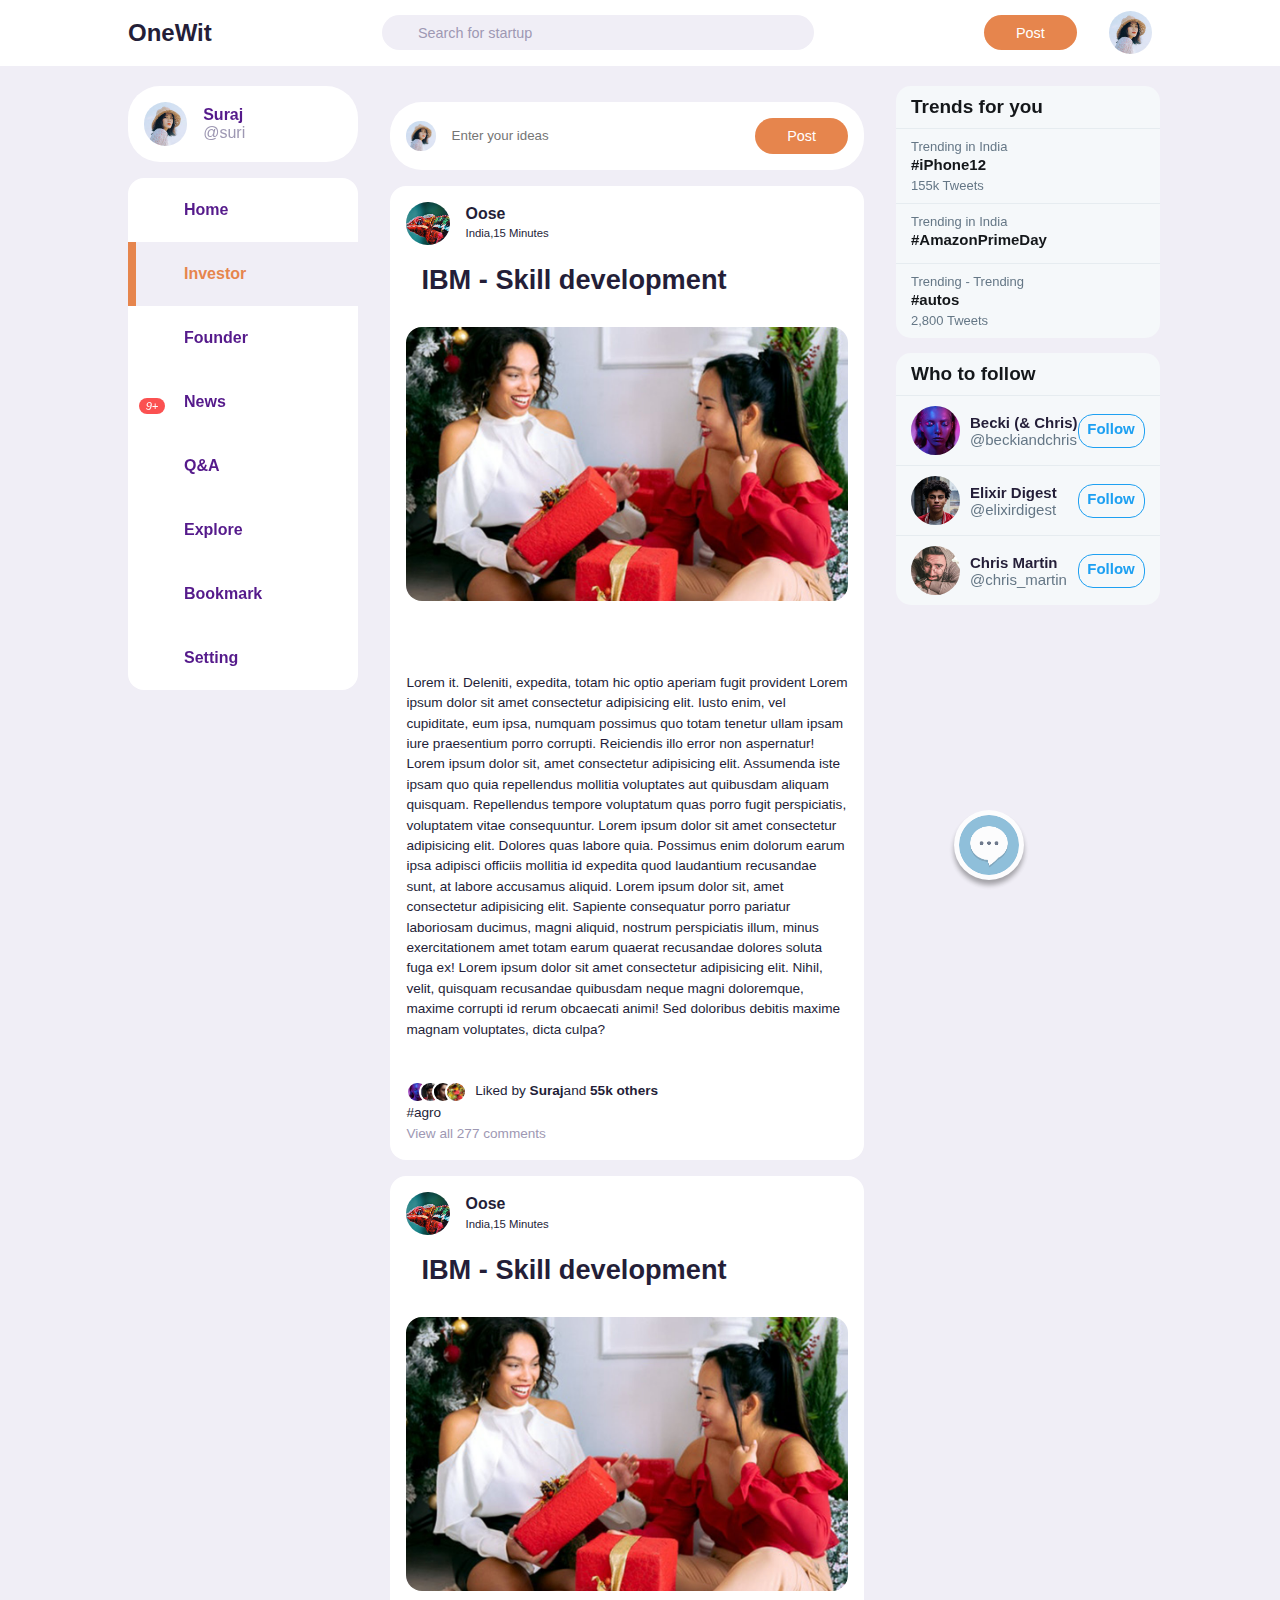
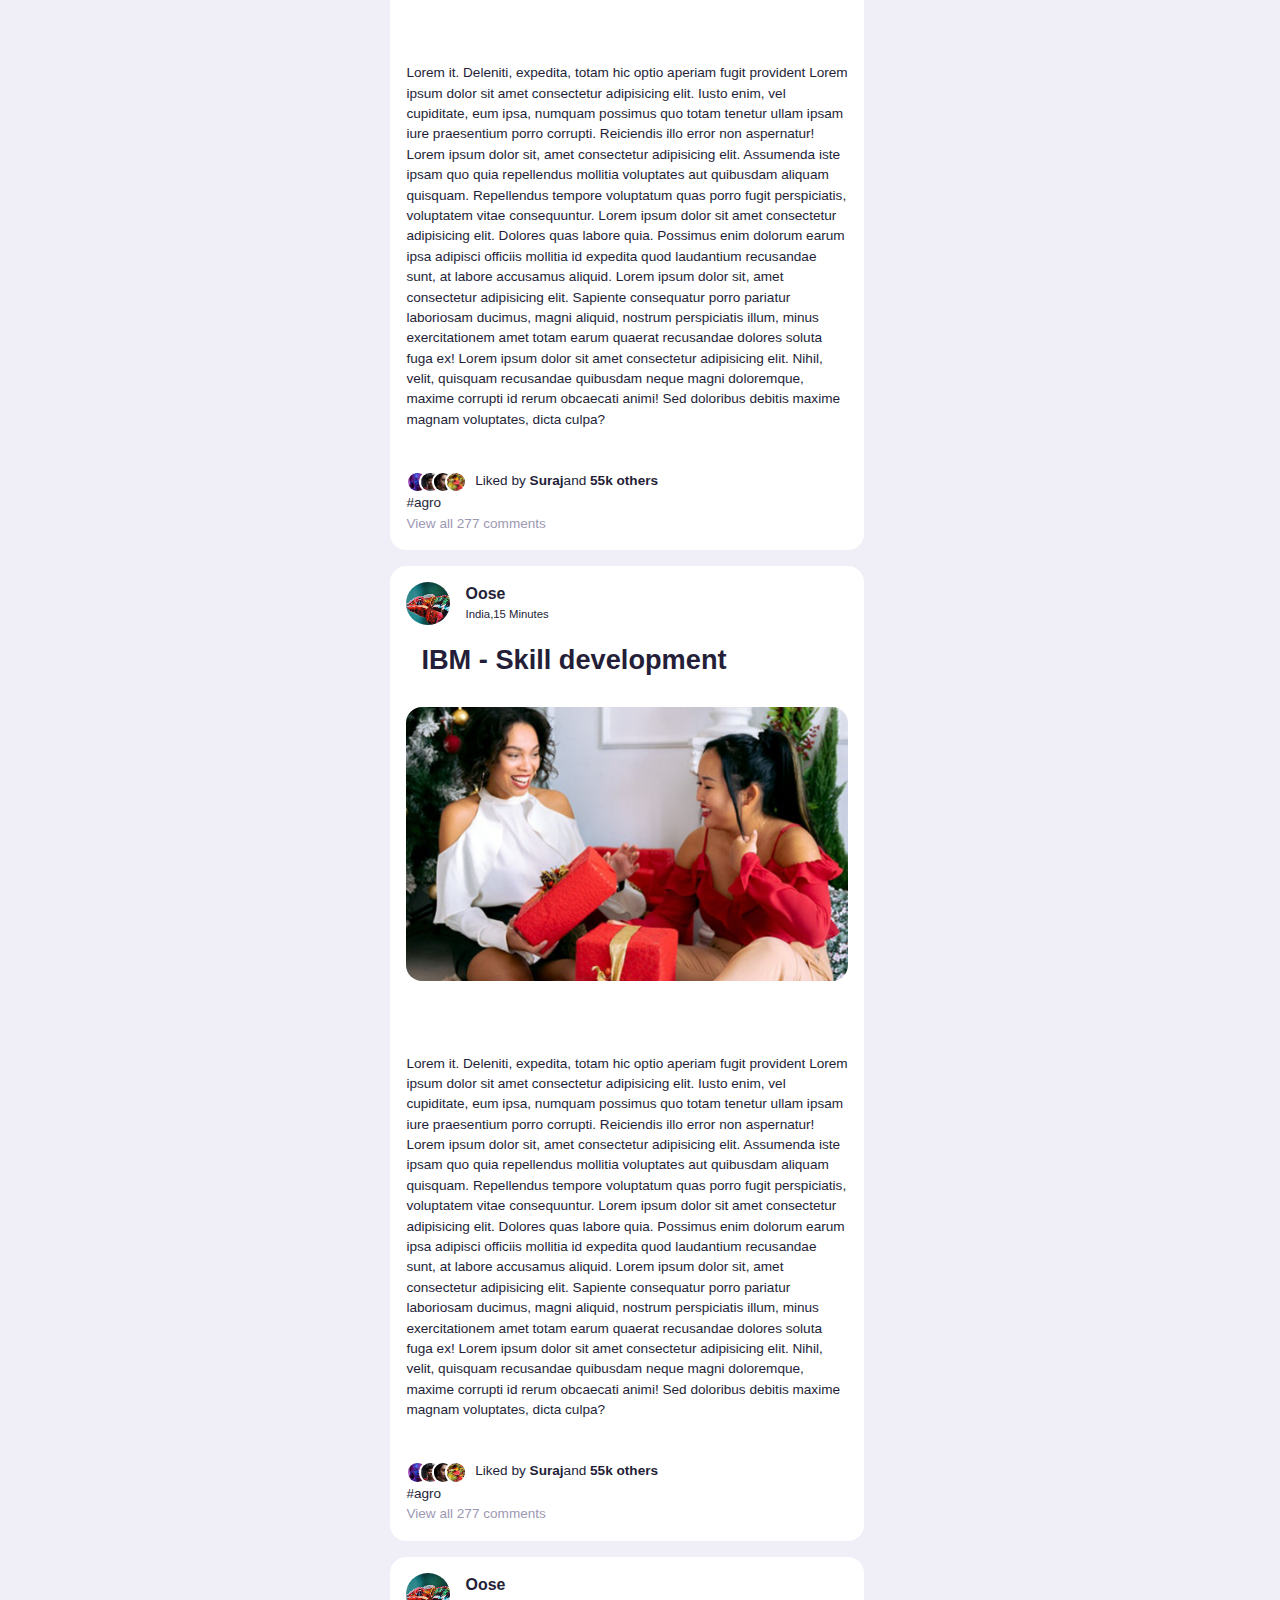
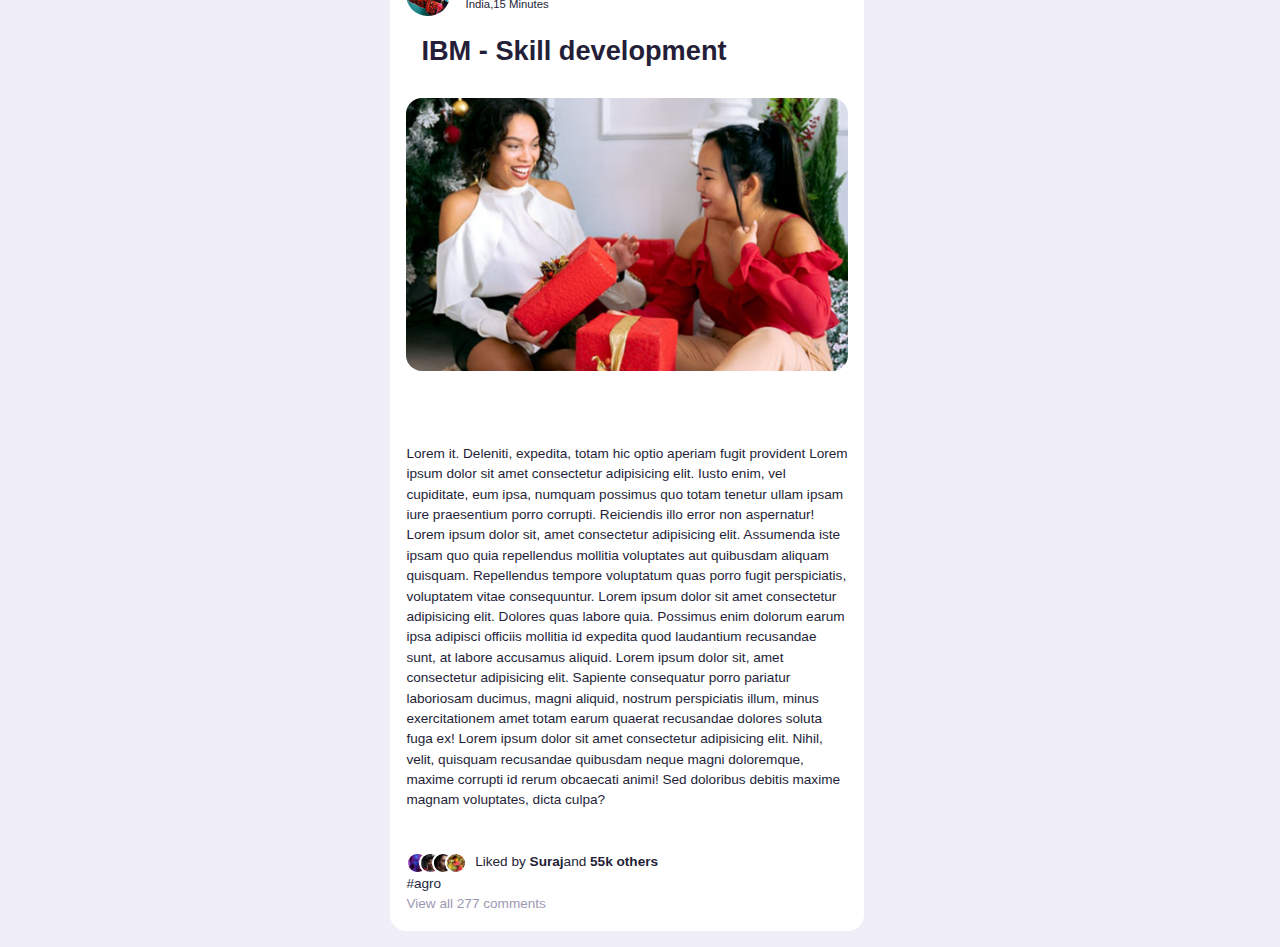
==== explore.html @ 14a6ac82 "Create explore.html" ====
<html lang="en">

<head>
  <meta charset="UTF-8">
  <meta http-equiv="X-UA-Compatible" content="IE=edge">
  <meta name="viewport" content="width=device-width, initial-scale=1.0">

  <link rel="stylesheet" href="style.css">


  <link rel="stylesheet" href="https://unicons.iconscout.com/release/v2.1.6/css/unicons.css">
  <title>OneWit</title>
</head>

<body>

  <!-- the navbar starts -->

  <nav>
    <div class="container">
      <h2 class="log">
        OneWit
      </h2>
      <div class="search-bar">
        <i class="uil uil-search"></i>
        <input type="search" placeholder=" Search for startup">
      </div>
      <div class="create">
        <label class=" btn btn-primary" for="create-post">Post</label>
        <div class="profile-photo">
          <img src="./images/profile-1.jpg" alt="">
        </div>
      </div>
    </div>
  </nav>
  <!-- the navbar ends -->

  <main>
    <div class="container">

      <!-- the left side access bar -->

      <div class="left">
        <a href="" class="profile">
          <div class="profile-photo">
            <img src="./images/profile-1.jpg" alt="">
          </div>
          <div class="handle">
            <h4>Suraj</h4>
            <p class="text-muted">
              @suri
            </p>
          </div>
        </a>



        <div class="sidebar">
          <a href="" class="menu-item">
            <span><i class="uil uil-home"></i></span>
            <h3>Home</h3>
          </a>
          <a href="" class="menu-item active">
            <span><i class="uil uil-invoice"></i></span>
            <h3>Investor</h3>
          </a>
          <a href="" class="menu-item ">
            <span><i class="uil uil-focus"></i></span>
            <h3>Founder</h3>
          </a>
          <a href="" class="menu-item " id="notifications">
            <span><i class="uil uil-bell"><small class="notification-count">9+</small></i></span>
            <h3>News</h3>
            <div class="notifications-popup">
              <div>
                <div class="profile-photo">
                  <img src="/images/profile-1.jpg" alt="">

                </div>

                <!-- notifications in the notifications starts -->

                <div class="notification-body">
                  <b>Gagan</b> cretaed a startup called Onwith
                  <small class="text-muted">7 days ago</small>
                </div>
              </div>
              <div>
                <div class="profile-photo">
                  <img src="/images/profile-2.jpg" alt="">

                </div>
                <div class="notification-body">
                  <b>Gagan</b> cretaed a startup called Onwith
                  <small class="text-muted">7 days ago</small>
                </div>
              </div>
              <div>
                <div class="profile-photo">
                  <img src="/images/profile-3.jpg" alt="">

                </div>
                <div class="notification-body">
                  <b>Gagan</b> cretaed a startup called Onwith
                  <small class="text-muted">7 days ago</small>
                </div>
              </div>
              <div>
                <div class="profile-photo">
                  <img src="/images/profile-4.jpg" alt="">

                </div>
                <div class="notification-body">
                  <b>Gagan</b> cretaed a startup called Onwith
                  <small class="text-muted">7 days ago</small>
                </div>
              </div>
              <div>
                <div class="profile-photo">
                  <img src="/images/profile-5.jpg" alt="">

                </div>
                <div class="notification-body">
                  <b>Gagan</b> cretaed a startup called Onwith
                  <small class="text-muted">7 days ago</small>
                </div>
              </div>
              <div>
                <div class="profile-photo">
                  <img src="/images/profile-6.jpg" alt="">

                </div>
                <div class="notification-body">
                  <b>Gagan</b> cretaed a startup called Onwith
                  <small class="text-muted">7 days ago</small>
                </div>
                <!-- notifications in the notifications starts -->
              </div>
            </div>


          </a>
          <a href="" class="menu-item " id="messages-notifications">
            <span><i class="uil uil-message"></i></span>
            <h3>Q&A</h3>
          </a>
          <a href="" class="menu-item ">
            <span><i class="uil uil-compass"></i></span>
            <h3>Explore</h3>
          </a>
          <a href="" class="menu-item">
            <span><i class="uil uil-bookmark"></i></span>
            <h3>Bookmark</h3>
          </a>
          <a href="" class="menu-item ">
            <span><i class="uil uil-setting"></i></span>
            <h3>Setting</h3>
          </a>


          <!-- the left side access bar ends -->

          
        </div>
      </div>

      <div class="middle">

        <form action="" class="create-post">
          <div class="profile-photo">
            <img src="/images/profile-1.jpg" alt="" srcset="">
          </div>
          <input type="text" name="" id="create-post" placeholder="Enter your ideas">
          <input type="submit" value="Post" class="btn btn-primary">
        </form>



        <div class="feeds">
          <div class="feed">
            <div class="head">
              <div class="user">
                <div class="profile-photo">
                  <img src="/images/profile-19.jpg" alt="">
                </div>
                <div class="ingo">
                  <h3>Oose</h3>
                  <small>India,15 Minutes</small>
                </div>
                  
              </div>
              <span class="edit">
                <i class="uil uil-ellipsis-h"></i>
              </span>
            </div>
            <h1 style="align-self: flex-end;padding: 15px;">IBM - Skill development</h1>
            <div class="photo">
              <img src="/images/feed-1.jpg" alt="">
            </div>
            
            <div class="caption">
              <p>
                <pre>


                </pre>
                Lorem it. Deleniti, expedita, totam hic optio aperiam fugit provident
                Lorem ipsum dolor sit amet consectetur adipisicing elit. Iusto enim, vel cupiditate, eum ipsa, numquam possimus quo totam tenetur ullam ipsam iure praesentium porro corrupti. Reiciendis illo error non aspernatur! Lorem ipsum dolor sit, amet consectetur adipisicing elit. Assumenda iste ipsam quo quia repellendus mollitia voluptates aut quibusdam aliquam quisquam. Repellendus tempore voluptatum quas porro fugit perspiciatis, voluptatem vitae consequuntur. Lorem ipsum dolor sit amet consectetur adipisicing elit. Dolores quas labore quia. Possimus enim dolorum earum ipsa adipisci officiis mollitia id expedita quod laudantium recusandae sunt, at labore accusamus aliquid. Lorem ipsum dolor sit, amet consectetur adipisicing elit. Sapiente consequatur porro pariatur laboriosam ducimus, magni aliquid, nostrum perspiciatis illum, minus exercitationem amet totam earum quaerat recusandae dolores soluta fuga ex! Lorem ipsum dolor sit amet consectetur adipisicing elit. Nihil, velit, quisquam recusandae quibusdam neque magni doloremque, maxime corrupti id rerum obcaecati animi! Sed doloribus debitis maxime magnam voluptates, dicta culpa?
                <pre>
                  
                </pre>
              </p>
              <div class="action-button">
                <div class="interaction-buttons">
                  <span class="edit">
                    <i class="uil uil-heart"></i>
                  </span>
                  <span class="edit">
                    <i class="uil uil-comment-dots"></i>
                  </span>
                  <span class="edit">
                    <i class="uil uil-share-alt"></i>
                  </span>
  
                </div>
                <div class="bookmarks">
                  <span class="edit">
                    <i class="uil uil-bookmark-full"></i>
                  </span>
                </div>
              </div>
  
              <div class="liked-by">
                <span><img src="/images/profile-10.jpg" alt=""></span>
                <span><img src="/images/profile-11.jpg" alt=""></span>
                <span><img src="/images/profile-12.jpg" alt=""></span>
                <span><img src="/images/profile-13.jpg" alt=""></span>
                <p>Liked by <b>Suraj</b>and <b>55k others</b></p>
              </div>
              <span class="hash-tag">#agro</span>
              <div class="comments text-muted">View all 277 comments</div>
            </div>
          </div>

          <div class="feed">
            <div class="head">
              <div class="user">
                <div class="profile-photo">
                  <img src="/images/profile-19.jpg" alt="">
                </div>
                <div class="ingo">
                  <h3>Oose</h3>
                  <small>India,15 Minutes</small>
                </div>
                  
              </div>
              <span class="edit">
                <i class="uil uil-ellipsis-h"></i>
              </span>
            </div>
            <h1 style="align-self: flex-end;padding: 15px;">IBM - Skill development</h1>
            <div class="photo">
              <img src="/images/feed-1.jpg" alt="">
            </div>
            
            <div class="caption">
              <p>
                <pre>


                </pre>
                Lorem it. Deleniti, expedita, totam hic optio aperiam fugit provident
                Lorem ipsum dolor sit amet consectetur adipisicing elit. Iusto enim, vel cupiditate, eum ipsa, numquam possimus quo totam tenetur ullam ipsam iure praesentium porro corrupti. Reiciendis illo error non aspernatur! Lorem ipsum dolor sit, amet consectetur adipisicing elit. Assumenda iste ipsam quo quia repellendus mollitia voluptates aut quibusdam aliquam quisquam. Repellendus tempore voluptatum quas porro fugit perspiciatis, voluptatem vitae consequuntur. Lorem ipsum dolor sit amet consectetur adipisicing elit. Dolores quas labore quia. Possimus enim dolorum earum ipsa adipisci officiis mollitia id expedita quod laudantium recusandae sunt, at labore accusamus aliquid. Lorem ipsum dolor sit, amet consectetur adipisicing elit. Sapiente consequatur porro pariatur laboriosam ducimus, magni aliquid, nostrum perspiciatis illum, minus exercitationem amet totam earum quaerat recusandae dolores soluta fuga ex! Lorem ipsum dolor sit amet consectetur adipisicing elit. Nihil, velit, quisquam recusandae quibusdam neque magni doloremque, maxime corrupti id rerum obcaecati animi! Sed doloribus debitis maxime magnam voluptates, dicta culpa?
                <pre>
                  
                </pre>
              </p>
              <div class="action-button">
                <div class="interaction-buttons">
                  <span class="edit">
                    <i class="uil uil-heart"></i>
                  </span>
                  <span class="edit">
                    <i class="uil uil-comment-dots"></i>
                  </span>
                  <span class="edit">
                    <i class="uil uil-share-alt"></i>
                  </span>
  
                </div>
                <div class="bookmarks">
                  <span class="edit">
                    <i class="uil uil-bookmark-full"></i>
                  </span>
                </div>
              </div>
  
              <div class="liked-by">
                <span><img src="/images/profile-10.jpg" alt=""></span>
                <span><img src="/images/profile-11.jpg" alt=""></span>
                <span><img src="/images/profile-12.jpg" alt=""></span>
                <span><img src="/images/profile-13.jpg" alt=""></span>
                <p>Liked by <b>Suraj</b>and <b>55k others</b></p>
              </div>
              <span class="hash-tag">#agro</span>
              <div class="comments text-muted">View all 277 comments</div>
            </div>
          </div>
          <div class="feed">
            <div class="head">
              <div class="user">
                <div class="profile-photo">
                  <img src="/images/profile-19.jpg" alt="">
                </div>
                <div class="ingo">
                  <h3>Oose</h3>
                  <small>India,15 Minutes</small>
                </div>
                  
              </div>
              <span class="edit">
                <i class="uil uil-ellipsis-h"></i>
              </span>
            </div>
            <h1 style="align-self: flex-end;padding: 15px;">IBM - Skill development</h1>
            <div class="photo">
              <img src="/images/feed-1.jpg" alt="">
            </div>
            
            <div class="caption">
              <p>
                <pre>


                </pre>
                Lorem it. Deleniti, expedita, totam hic optio aperiam fugit provident
                Lorem ipsum dolor sit amet consectetur adipisicing elit. Iusto enim, vel cupiditate, eum ipsa, numquam possimus quo totam tenetur ullam ipsam iure praesentium porro corrupti. Reiciendis illo error non aspernatur! Lorem ipsum dolor sit, amet consectetur adipisicing elit. Assumenda iste ipsam quo quia repellendus mollitia voluptates aut quibusdam aliquam quisquam. Repellendus tempore voluptatum quas porro fugit perspiciatis, voluptatem vitae consequuntur. Lorem ipsum dolor sit amet consectetur adipisicing elit. Dolores quas labore quia. Possimus enim dolorum earum ipsa adipisci officiis mollitia id expedita quod laudantium recusandae sunt, at labore accusamus aliquid. Lorem ipsum dolor sit, amet consectetur adipisicing elit. Sapiente consequatur porro pariatur laboriosam ducimus, magni aliquid, nostrum perspiciatis illum, minus exercitationem amet totam earum quaerat recusandae dolores soluta fuga ex! Lorem ipsum dolor sit amet consectetur adipisicing elit. Nihil, velit, quisquam recusandae quibusdam neque magni doloremque, maxime corrupti id rerum obcaecati animi! Sed doloribus debitis maxime magnam voluptates, dicta culpa?
                <pre>
                  
                </pre>
              </p>
              <div class="action-button">
                <div class="interaction-buttons">
                  <span class="edit">
                    <i class="uil uil-heart"></i>
                  </span>
                  <span class="edit">
                    <i class="uil uil-comment-dots"></i>
                  </span>
                  <span class="edit">
                    <i class="uil uil-share-alt"></i>
                  </span>
  
                </div>
                <div class="bookmarks">
                  <span class="edit">
                    <i class="uil uil-bookmark-full"></i>
                  </span>
                </div>
              </div>
  
              <div class="liked-by">
                <span><img src="/images/profile-10.jpg" alt=""></span>
                <span><img src="/images/profile-11.jpg" alt=""></span>
                <span><img src="/images/profile-12.jpg" alt=""></span>
                <span><img src="/images/profile-13.jpg" alt=""></span>
                <p>Liked by <b>Suraj</b>and <b>55k others</b></p>
              </div>
              <span class="hash-tag">#agro</span>
              <div class="comments text-muted">View all 277 comments</div>
            </div>
          </div>
          <div class="feed">
            <div class="head">
              <div class="user">
                <div class="profile-photo">
                  <img src="/images/profile-19.jpg" alt="">
                </div>
                <div class="ingo">
                  <h3>Oose</h3>
                  <small>India,15 Minutes</small>
                </div>
                  
              </div>
              <span class="edit">
                <i class="uil uil-ellipsis-h"></i>
              </span>
            </div>
            <h1 style="align-self: flex-end;padding: 15px;">IBM - Skill development</h1>
            <div class="photo">
              <img src="/images/feed-1.jpg" alt="">
            </div>
            
            <div class="caption">
              <p>
                <pre>


                </pre>
                Lorem it. Deleniti, expedita, totam hic optio aperiam fugit provident
                Lorem ipsum dolor sit amet consectetur adipisicing elit. Iusto enim, vel cupiditate, eum ipsa, numquam possimus quo totam tenetur ullam ipsam iure praesentium porro corrupti. Reiciendis illo error non aspernatur! Lorem ipsum dolor sit, amet consectetur adipisicing elit. Assumenda iste ipsam quo quia repellendus mollitia voluptates aut quibusdam aliquam quisquam. Repellendus tempore voluptatum quas porro fugit perspiciatis, voluptatem vitae consequuntur. Lorem ipsum dolor sit amet consectetur adipisicing elit. Dolores quas labore quia. Possimus enim dolorum earum ipsa adipisci officiis mollitia id expedita quod laudantium recusandae sunt, at labore accusamus aliquid. Lorem ipsum dolor sit, amet consectetur adipisicing elit. Sapiente consequatur porro pariatur laboriosam ducimus, magni aliquid, nostrum perspiciatis illum, minus exercitationem amet totam earum quaerat recusandae dolores soluta fuga ex! Lorem ipsum dolor sit amet consectetur adipisicing elit. Nihil, velit, quisquam recusandae quibusdam neque magni doloremque, maxime corrupti id rerum obcaecati animi! Sed doloribus debitis maxime magnam voluptates, dicta culpa?
                <pre>
                  
                </pre>
              </p>
              <div class="action-button">
                <div class="interaction-buttons">
                  <span class="edit">
                    <i class="uil uil-heart"></i>
                  </span>
                  <span class="edit">
                    <i class="uil uil-comment-dots"></i>
                  </span>
                  <span class="edit">
                    <i class="uil uil-share-alt"></i>
                  </span>
  
                </div>
                <div class="bookmarks">
                  <span class="edit">
                    <i class="uil uil-bookmark-full"></i>
                  </span>
                </div>
              </div>
  
              <div class="liked-by">
                <span><img src="/images/profile-10.jpg" alt=""></span>
                <span><img src="/images/profile-11.jpg" alt=""></span>
                <span><img src="/images/profile-12.jpg" alt=""></span>
                <span><img src="/images/profile-13.jpg" alt=""></span>
                <p>Liked by <b>Suraj</b>and <b>55k others</b></p>
              </div>
              <span class="hash-tag">#agro</span>
              <div class="comments text-muted">View all 277 comments</div>
            </div>
          </div>
          
        </div>
      </div>


      <div class="right">
        <div class="layout__right-sidebar-container">
          <div class="layout__right-sidebar">
            <div class="trends-for-you">
              <div class="trends-for-you__block">
                <div class="trends-for-you__heading">
                  Trends for you
                </div>
              </div>
              <div class="trends-for-you__block">
                <div class="trends-for-you__meta-information">
                  Trending in India
                </div>
                <div class="trends-for-you__trend-name">
                  #iPhone12
                </div>
                <div class="trends-for-you__meta-information">
                  155k Tweets
                </div>
              </div>
              <div class="trends-for-you__block">
                <div class="trends-for-you__meta-information">
                  Trending in India
                </div>
                <div class="trends-for-you__trend-name">
                  #AmazonPrimeDay
                </div>
              </div>
              <div class="trends-for-you__block">
                <div class="trends-for-you__meta-information">
                  Trending - Trending
                </div>
                <div class="trends-for-you__trend-name">
                  #autos
                </div>
                <div class="trends-for-you__meta-information">
                  2,800 Tweets
                </div>
              </div>
            </div>
            <div class="who-to-follow">
              <div class="who-to-follow__block">
                <div class="who-to-follow__heading">
                  Who to follow
                </div>
              </div>
              <div class="who-to-follow__block">
                <img class="who-to-follow__author-logo" src="images/profile-10.jpg" />
                <div class="who-to-follow__content">
                  <div>
                    <div class="who-to-follow__author-name">
                      Becki (& Chris)
                    </div>
                    <div class="who-to-follow__author-slug">
                      @beckiandchris
                    </div>
                  </div>
                  <div class="who-to-follow__button">
                    Follow
                  </div>
                </div>
              </div>
              <div class="who-to-follow__block">
                <img class="who-to-follow__author-logo" src="images/profile-11.jpg" />
                <div class="who-to-follow__content">
                  <div>
                    <div class="who-to-follow__author-name">
                      Elixir Digest
                    </div>
                    <div class="who-to-follow__author-slug">
                      @elixirdigest
                    </div>
                  </div>
                  <div class="who-to-follow__button">
                    Follow
                  </div>
                </div>
              </div>

              <div class="who-to-follow__block">
                <img class="who-to-follow__author-logo" src="images/profile-15.jpg" />
                <div class="who-to-follow__content">
                  <div>
                    <div class="who-to-follow__author-name">
                      Chris Martin
                    </div>
                    <div class="who-to-follow__author-slug">
                      @chris_martin
                    </div>
                  </div>
                  <div class="who-to-follow__button">
                    Follow
                  </div>
                </div>
              </div>
            </div>
          </div>
        </div>
        <div class="chat-box">
          <div class="client">
            <img src="/pic/sun.png" alt="logo" srcset="">
            <div class="client-info">
              <h2>Gagan</h2>
              <p>Online</p>
            </div>
          </div>
          <div class="chats">
            <div class="client-chat">Hi !</div>
            <div class="my-chat">Hi</div>
            <div class="client-chat">How can i help u</div>
            <div class="my-chat">how to book online ticekts</div>
            <div class="client-chat">Lorem ipsum dolor sit amet consectetur adipisicing elit. Asperiores cumque
              explicabo esse quod expedita earum vitae assumenda est? Est nulla quisquam eos rem dolore animi, facilis
              unde? Minima, obcaecati deleniti.</div>
          </div>
          <div class="chat-input">
            <input type="text " placeholder="Enter Message">

            <button class="send-btn submit">
              <img src="/pic/download3.png" alt="send-btn" srcset="">
            </button>
          </div>
        </div>

      </div>
      <div class="chat-btn chat-popup">
        <img src="/pic/download1.png" alt="chat box icon btn" srcset="">
      </div>
    </div>
    <script src="jquery-3.4.1.min.js"></script>
    <script src="script.js"></script>

    </div>
    </div>
  </main>

  <div class="customize-theme">
    <div class="class">
      <h2>Customize your view</h2>
      <p>Manage your font size,color,background</p>

      <div class="font-size">
        <h4>Font-size</h4>
        <div>
          <h6>Aa</h6>
          <div class="choose-size">
            <span class="font-size-1"></span>
            <span class="font-size-2"></span>
            <span class="font-size-3"></span>
            <span class="font-size-4"></span>
            <span class="font-size-5"></span>
          </div>
          <h3>Aa</h3>
        </div>
      </div>
      <div class="color">
        <h4>Color</h4>
        <div class="choose-color">
          <span class="color-1-active"></span>
          <span class="color-2"></span>
          <span class="color-3"></span>
          <span class="color-4"></span>
          <span class="color-5"></span>
        </div>
      </div>
      <div class="background">
        <h4>background</h4>
        <div class="choose-bg">
          <div class="bg-1">
            <span></span>
            <h5 for="bg-1">Light</h5>
          </div>
          <div class="bg-2">
            <span></span>
            <h5>Dim</h5>
          </div>
          <div class="bg-3">
            <span></span>
            <h5>Lights On</h5>
          </div>
        </div>
      </div>
    </div>
  </div>
  <script src="/index.js"></script>
</body>

</html>
---- style.css ----
/*@import url(<link rel= "preconnect"  href= "https://fonts.googleapis.com">
<link rel="preconnect" href="https://fonts.gstatic.com" crossorigin>
<link href="https://fonts.googleapis.com/css2?family=Poppins:ital,wght@0,400;0,500;0,600;1,700&display=swap" rel="stylesheet">);
*/
:root{
    --color-white: hsl(252,30%,100%);
    --color-light: hsl(252,30%,95%);
    --color-gray: hsl(252,15%,65%);
    --color-primary: hsl(22,75%,60%);
    --color-secondary: hsl(252,100%,90%);
    --color-success: hsl(120,95%,65%);
    --color-danger: hsl(0,95%,65%);
    --color-dark: hsl(252,30%,17%);
    --color-black: hsl(252,30%,10%);

    --border-radius:2rem;
    --card-border-radius:1rem;
    --btn-padding:0.6rem 2rem;
    --search-padding:0.6rem 1rem;
    --card-padding:1rem;

    --sticky-top-left:5.4rem;
    --sticky-top-right:-18rem;
}

*,*::before,*::after{
    margin: 0;
    padding: 0;
    outline: 0;
    box-sizing: border-box;
    text-transform: none;
    list-style: none;
    border: none;
    text-decoration: none;
}
body{
    font-family:"Poppins",sans-serif;
     color: var(--color-dark);
     background: var(--color-light);
     overflow-x: hidden;

}

.container{
    width: 80%;
    margin: 0 auto;
}

.profile-photo{
     width: 2.7rem;
     aspect-ratio:1/1;
     border-radius: 50%;
     overflow: hidden;
}

img{
    display: block;
    width: 100%;
}

.btn{
    display: inline-block;
    padding: var(--btn-padding);
    font-weight: 500;
    border-radius: var(--border-radius);
    cursor: pointer;
    transition: all 300ms ease;
    font-size: 0.9rem;
}

.btn:hover{
    opacity: 0.8;
}

.btn-primary{
    background:var(--color-primary) ;
    color: white;
}

.text-bold{
    font-weight: 500;
}

.text-muted{
    color: var(--color-gray);
}

nav{
    width: 100%;
    background:var(--color-white) ;
    padding: 0.7rem 0;
    position: fixed;
    top: 0;
    z-index: 10;
}

nav .container{
    display: flex;
    align-items: center;
    justify-content: space-between;
}

 .search-bar{
    background: var(--color-light);
    border-radius: var(--border-radius);
    padding: var(--search-padding);
}

.search-bar input[type="search"]{
    background: transparent;
    width: 30vw;
    margin-left: 1rem;
    font-size: 0.9rem;
    color: var(--color-dark);
}

.search-bar input[type="search"]::placeholder{
    color: var(--color-gray);

}

nav .create{
    display: flex;
    align-items: center;
    gap: 2rem;
}


main{
    position: relative;
    top: 5.4rem;
}
main .container{
    display: grid;
    grid-template-columns: 18vw auto 20vw;
    column-gap: 2rem;
    position: relative;
}

main .container .left{
    height: max-content;
    position: sticky;
    top: var(--sticky-top-left);
     
}

main .container .left .profile{
    padding: var(--card-padding);
    background: var(--color-white);
    border-radius: var(--border-radius);
    display: flex;
    align-items: center;
    column-gap: 1rem;
    width: 100%;
}


.left .sidebar{
    margin-top: 1rem;
    background: var(--color-white);
    border-radius: var(--card-border-radius);
}

.left .sidebar .menu-item{
    display: flex;
    align-items: center;
    height: 4rem;
    cursor: pointer;
    transition: all 300ms ease;
    position: relative;
}

.left .sidebar .menu-item:hover{
    background: var(--color-light);
}

.left .sidebar i{
    font-size: 1.4rem;
    color: var(--color-gray);
    margin-left: 2rem;
    position: relative;
}

.left .sidebar i .notification-count{
    background: var(--color-danger);
    color: white;
    font-size: 0.7rem;
    width: fit-content;
    border-radius: 0.8rem;
    padding: 0.1rem 0.4rem;
    position: absolute;
    top: -0.2rem;
    right: -0.3rem;
}

.left .sidebar h3{
    margin-left: 1.5rem;
    font-size: 1rem;
}

.left .sidebar .active{
    background: var(--color-light);
}

.left .sidebar .active i,
.left .sidebar .active h3{
    color: var(--color-primary);
}

.left .sidebar .active::before {
    content: "";
    display: block;
    width: 0.5rem;
    height: 100%;
    position: absolute;
    background: var(--color-primary);
}


.left .sidebar .menu-item:first-child.active{
    border-top-left-radius: var(--card-border-radius);
    overflow: hidden;
}
.left .sidebar .menu-item:last-child.active{
    border-bottom-left-radius: var(--card-border-radius);
    overflow: hidden;
}

.left .btn{
    margin-top:1rem;
    width: 100%;
    text-align: center;
    padding: 1rem 0;
}

.left .notifications-popup{
    position:absolute;
    top: 0;
    left: 110%;
    width: 30rem;
    background: var(--color-white);
    border-radius: var(--card-border-radius);
    padding: var(--card-padding);
    box-shadow: 0 0 2rem hsl(var(--color-primary), 75%, 60% 25%);
    z-index: 8;
    display: none;
}

.left .notifications-popup::before{
    content: "";
    width: 1.2rem;
    height: 1.2rem;
    display: block;
    background: var(--color-white);
    position: absolute;
    left: -0.6rem;
    transform: rotate(45deg);
}

.left .notifications-popup > div{
    display: flex;
    align-items: start;
    gap: 1rem;
    margin-bottom: 1rem;
}

.left .notifications-popup small{
    display: block;
}

.middle .stories{
    display: flex;
    justify-content: space-between;
    height: 12rem;
    gap: 0.5rem;
    
}

.middle .stories .story{
    padding: var(--card-padding);
    border-radius: var(--card-border-radius);
    display: flex;
    flex-direction: column;
    background: red;
    width: 100%;
    color: white;
    text-align: center;
    align-items: center;
    font-size: 0.7rem;
    justify-content: space-between;
    position: relative;
    overflow: hidden;
    transition: all 300ms ease;

}
.middle .stories .story:hover{
    transform: translateY(-5);
}
.middle .stories .story::before{
    content: "";
    display: block;
    width: 100%;
    height: 5rem;
    background: linear-gradient(transparent,rgba(0,0,0,0.75));
    position: absolute;
    bottom: 0;
}



.middle .stories .story .name{
    z-index: 2;
}

.middle .stories .story:nth-child(1){
    background:url(./images/story-1.jpg)
    no-repeat center center/cover;

}
.middle .stories .story:nth-child(2){
    background:url(./images/story-2.jpg)
    no-repeat center center/cover;

}
.middle .stories .story:nth-child(3){
    background:url(./images/story-3.jpg)
    no-repeat center center/cover;

}
.middle .stories .story:nth-child(4){
    background:url(./images/story-4.jpg)
    no-repeat center center/cover;

}
.middle .stories .story:nth-child(5){
    background:url(./images/story-5.jpg)
    no-repeat center center/cover;

}
.middle .stories .story:nth-child(6){
    background:url(./images/story-7.jpg)
    no-repeat center center/cover;

}

.middle .story .profile-photo{
    width: 2rem;
    height: 2rem;
    align-self: start;
    border: 3px solid var(--color-gray);
}

.middle .create-post{
    width: 100%;
    display: flex;
    align-items: center;
    justify-content: space-between;
    margin-top: 1rem;
    background: var(--color-white);
    padding: var(--card-padding);
    border-radius: var(--border-radius);
}

.middle .create-post input[type="text"]{
    justify-self: start;
    width: 100%;
    padding-left: 1rem;
    background: transparent;
    color: var(--color-dark);
    margin-right: 1rem;
}

.middle .feeds .feed{
    background: var(--color-white);
    border-radius: var(--card-border-radius);
    padding: var(--card-padding);
    margin: 1rem 0;
    font-size: 0.85rem;
    line-height: 1.5;
}

.middle .feed .head{
    display: flex;
    justify-content: space-between;
}

.middle .feed .user{
    display: flex;
    gap: 1rem;
}

.middle .feed .photo{
    border-radius: var(--card-border-radius);
    overflow: hidden;
    margin: 0.7rem 0;
}

.middle .feed .active-buttons{
    display: flex;
    justify-content: space-between;
    align-items: center;
    font-size: 1.4rem;
    margin: 0.6rem;
}

.middle .liked-by{
    display: flex;
}

.middle .liked-by span{
    width: 1.4rem;
    height: 1.4rem;
    display: block;
    border-radius: 50%;
    overflow: hidden;
    border: 2px solid var(--color-white);
    margin-left: -0.6rem;
}
.middle .liked-by span:first-child{
    margin: 0;
}

.middle .liked-by p{
    margin-left: 0.5rem;
}

.main .container .right{
    height: max-content;
    position: sticky;
    top: var(--sticky-top-right);
    bottom: 0;
}

.right .messages{
    background:var(--color-white) ;
    border-radius: var(--border-radius);
    padding: var(--card-padding);

}

.right .messages .heading{
      display: flex;
      align-items: center;
      justify-content:space-between;
      margin-bottom: 1rem;

}

.right .messages i{
    font-size: 1.4rem;
}

.right .messages .search-bar{
    display: flex;
   
    margin-bottom:1rem ;
}


.right .messages .category{
    display: flex;
    justify-content: space-between;
    margin-bottom: 1rem;
}

.right .messages .category h6{
    width: 100%;
    text-align: center;
    border-bottom: 4px solid var(--color-light);
    padding-bottom: 0.5rem;
    font-size: 0.85rem;
}

.right .messages .category .active{
    border-color: var(--color-dark);
}

.right .messages .message-requests{
    color: var(--color-dark);
}

.right .message .profile-photo{
    position: relative;
    overflow: visible;
}
.right .profile-photo img{
    border-radius: 50%;
}

.right .messages .message{
    display: flex;
    gap: 1rem;
    margin-bottom: 1rem;
    align-items:start;
}

.right .messages .message:last-child{
    margin: 0;
}

.right .messages  .message p{
    font-size: 0.8rem;
}

.right .messages  .message .profile-photo.active{
    width: 0.8rem;
    height: 0.8rem;
    border-radius: 50%;
    border: 3px solid var(--color-white);
    background: var(--color-success);
    position: absolute;
    bottom: 0;
    right:0;
}

.right .friend-requests{
    margin-top: 1rem;

}

.right .friend-requests h4{
    color: var(--color-gray);
    margin: 1rem 0;
}

.right .request {
    background:var(--color-white);
    padding: var(--card-padding);
    border-radius: var(--card-border-radius);
   margin-bottom: 0.7rem; 

}

.right .request .info{
    display: flex;
    gap: 1rem;
    margin-bottom: 1rem;
}

.right .request .action{
    display: flex;
    gap: 1rem;
}




.customize-theme{
    background: rgba(255, 255,255,0.5);
    width: 100vw;
    height:100vh;
    position: fixed;
    top: 0;
    left: 0;
    z-index: 100;
    text-align: center;
    display: grid;
    place-items: center;
    font-size: 0.9rem;
    display: none;
 
   
}

.customize-theme .card{
    background:var(--color-white);
    padding: 3rem;
    border-radius:var(--card-border-radius) ;
    width: 50%;
    box-shadow:  0 0 1rem var(--color-primary);
}

.customize-theme .font-size{
    margin-top:5rem;
}

.customize-theme .font-size >div{
    display: flex;
    justify-content: space-between;
    align-items: center;
    background: var(--color-light);
    padding: var(--search-padding);
    border-radius: var(--card-border-radius);
}

.customize-theme .choose-size{
    background: var(--color-secondary);
    height: 0.3rem;
    width: 100%;
    margin: 0 1rem;
    display: flex;
    justify-content: space-between;
    align-items: center;
}

.customize-theme .choose-size span{
    width: 1rem;
    height: 1rem;
    background: var(--color-secondary);
    border-radius: 50%;
    cursor: pointer;
}
.customize-theme .choose-size span.active{
    background:var(--color-primary) ;
}

.customize-theme .color{
    margin-top: 2rem;
}


.customize-theme .choose-color{
    background: var(--color-light);
    padding: var(--search-padding);
    border-radius: var(--card-border-radius);
    display: flex;
    align-items: center;
    justify-content: space-between;
}
.customize-theme .choose-color span{
    width: 2.2rem;
    height: 2.2rem;
    border-radius: 50%;
}

.customize-theme .choose-color span:nth-child(1){
    background: hsl(252,75%,60%);

}
.customize-theme .choose-color span:nth-child(2){
    background: hsl(52,75%,60%);

}
.customize-theme .choose-color span:nth-child(3){
    background: hsl(352,75%,60%);

}
.customize-theme .choose-color span:nth-child(4){
    background: hsl(152,75%,60%);

}
.customize-theme .choose-color span:nth-child(5){
    background: hsl(202,75%,60%);

}

 .customize-theme .choose-color span.active{
    border:  5px solid white;

 }

 .customize-theme .background{
    margin-top: 2rem;
 }

 .customize-theme .choose-bg{
    display: flex;
    align-items: center;
    justify-content: space-between;
    gap: 1.5rem;
 }

 .customize-theme .choose-bg >div{
    padding: var(--card-padding);
    width: 100%;
    display: flex;
    align-items: center;
    font-size: 1rem;
    font-weight: bold;
    border-radius: 0.4rem;
    cursor: pointer;

 }

 .customize-theme .choose-bg > div.active{
    border: 2px solid var(--color-primary);
 }

 .customize-theme .choose-bg .bg-1{
    background: white;
    color: black;
 }

 .customize-theme .choose-bg .bg-2{
    background: hsl(252,30%,17%);
    color: white;
 }

 .customize-theme .choose-bg .bg-3{
    background: hsl(252,30%,10%);
    color:white;
 }

 .customize-theme .choose-bg > div span{
    width: 2rem;
    height: 2rem;
    border: 2px solid var(--color-gray);
    border-radius: 50%;
    margin-right: 1rem;

 }




 @media screen and (max-width: 1200px)  {
    .container{
        width: 96%;
    }

    main .container{
        grid-template-columns:  0 auto 30vw;
        gap: 0;
    }

    .left{
        width:5rem;
        z-index: 5;

    }

    main .container .left .profile{
        display: none;
    }

    .sidebar h3{
        display: none;
    }

    .left .btn{
        display: none;

    }

    .customize-theme .card{
        width: 80vw;

    }
    
 }

 @media screen and (max-width:992px) {
    nav .search-bar{
        display: none;
    }
    main .container{
        grid-template-columns: 0  auto 5rem;
    }
    main .container.left{
        grid-column: 3/4;
        position: fixed;
        bottom: 0;
        right: 0;
    }
    
 

 .left .notifications-popup{
    position: absolute;
    left: -20rem;
    width: 20rem;
 }

 .left .notifications-popup::before{
    display: absolute;
    top: 1.3rem;
    left: calc(20rem-0.6rem);
    display: block;
 }
 

 main .container .middle{
    grid-column: 1/3;
 }

 main .container .middle{
    display: none;
 }

}
.layout__right-sidebar{
    position: fixed;
}

.trends-for-you {
    border-radius: 15px;
    background: #f5f8fa;
    margin-bottom: 15px;
  }
  
  .trends-for-you__block {
    border-bottom: 1px solid #e6ecf0;
    padding: 10px 15px;
  }
  
  .trends-for-you__block:last-child {
    border-bottom: none;
  }
  
  .trends-for-you__heading {
    font-size: 19px;
    font-weight: bold;
    color: #14171a;
  }
  
  .trends-for-you__meta-information {
    font-size: 13px;
    font-weight: 300;
    color: #657786;
  }
  
  .trends-for-you__trend-name {
    font-size: 15px;
    color: #14171a;
    font-weight: bold;
    margin-bottom: 5px;
    margin-top: 2px;
  }

.who-to-follow {
    background: #f5f8fa;
    border-radius: 15px;
  }
  
  
  .who-to-follow__block {
    padding: 10px 15px;
    display: flex;
    align-items: center;
    border-bottom: 1px solid #e6ecf0;
  }
  
  .who-to-follow__block:last-child {
    border-bottom: none;
  }
  
  .who-to-follow__author-logo {
    width: 49px;
    height: 49px;
    border-radius: 50px;
    margin-right: 10px;
  }
  
  .who-to-follow__author-slug {
    color: #657786;
    font-size: 15px;
  }
  
  .who-to-follow__author-name {
    font-size: 15px;
    font-weight: 700;
  }
  
  .who-to-follow__content {
    display: flex;
    justify-content: space-between;
    width: 100%;
  }
  
  .who-to-follow__heading {
    font-size: 19px;
    font-weight: bold;
    color: #14171a;
  }
  
  .who-to-follow__button {
    border: 1px solid #1da0f2;
    color: #1da0f2;
    font-size: 15px;
    font-weight: 700;
    border-radius: 15px;
    padding: 5px;
    min-width: 67px;
    text-align: center;
  }
  
  .who-to-follow__button:hover {
    background: rgba(29, 161, 242, 0.1);
    cursor: pointer;
  }


  .chat-box{
    display: none;
    position: fixed;
    
    flex-direction: column;
    width: 400px;
    height: 450px;
    background-color: #fff;
    overflow: hidden;
    box-shadow: 5px 5px 5px rgba(0,0,0,0.4);
    border-radius: 10px;
    
}

.show{
    display: flex;
}

.client{
    display: flex;
    justify-content: start;
    align-items: center;
    height: 80px;
    background-color: #77b3d4;
    padding: 15px;
}

.client img{
    width: 50px;
    height: 50px;
    border-radius: 50%;
}

.client-info{
    color: #fff;
    padding:15px;

}

.client-info p{
    color: #008000;
    font-weight: bold;
    font-size:0.8em;

}

.chats{
    width: 100%;
    padding: 0 15px;
    color: #fff;
    position: relative;
    font-size: 0.9em;

}

.client-chat{
    width: 60%;
    word-wrap: break-word;
    background-color: #4f5d73c7;
    padding: 7px 10px;
    border-radius: 10px 10px 10px 0;
    margin: 10px 0;

}

.my-chat{
    width: 60%;
    word-wrap: break-word;
    background-color: #77b3d4c7;
    padding: 7px 10px;
    border-radius: 10px 10px 10px 0;
    margin: 5px 0 5px auto;
}

.chat-input{
    display: flex;
    align-items: center;
    width: 100%;
    height: 65px;
    background-color: #fff;
    padding: 15px;
    overflow: hidden;
    position: absolute;
    bottom: 0;
}

.chat-input input{
    width: 100%;
    height: 100%;
    background-color: #4f5d7321;
    border-radius: 50px;
    color: #000;
    font-size: 1.2em;
    padding: 0 15px;
}

.send-btn{
    width: 40px;
    height: 40px;
    background-color: transparent;
    overflow: hidden;
    position: relative;
    margin-left: 5px;
    cursor: pointer;
    transition:  0.4s ease-in-out;
}

.send-btn:active{
    transform:scale(0.85);
}

.send-btn img{
    width: 100%;
    height: 100%;

}

.chat-btn{
    width: 70px;
    height: 70px;
    border-radius: 50%;
    background-color: #fff;
    cursor: pointer;
    overflow: hidden;
    position: fixed;
    bottom: 20px;
    right: 20%;
    opacity: 0.8;
    transition: opacity 0.3s;
    box-shadow: 0 5px 5px rgba(0,0,0,0.4);
}

.chat-btn img{
    width: 100%;
    height:100%;
    border-radius: 50%;
    position: absolute;
    top: 0;
    left: 0;
    padding: 5px;
    transition: 0.4s ease-in-out;
}

.chat-btn:hover img{
    transform: rotate(30deg);
}
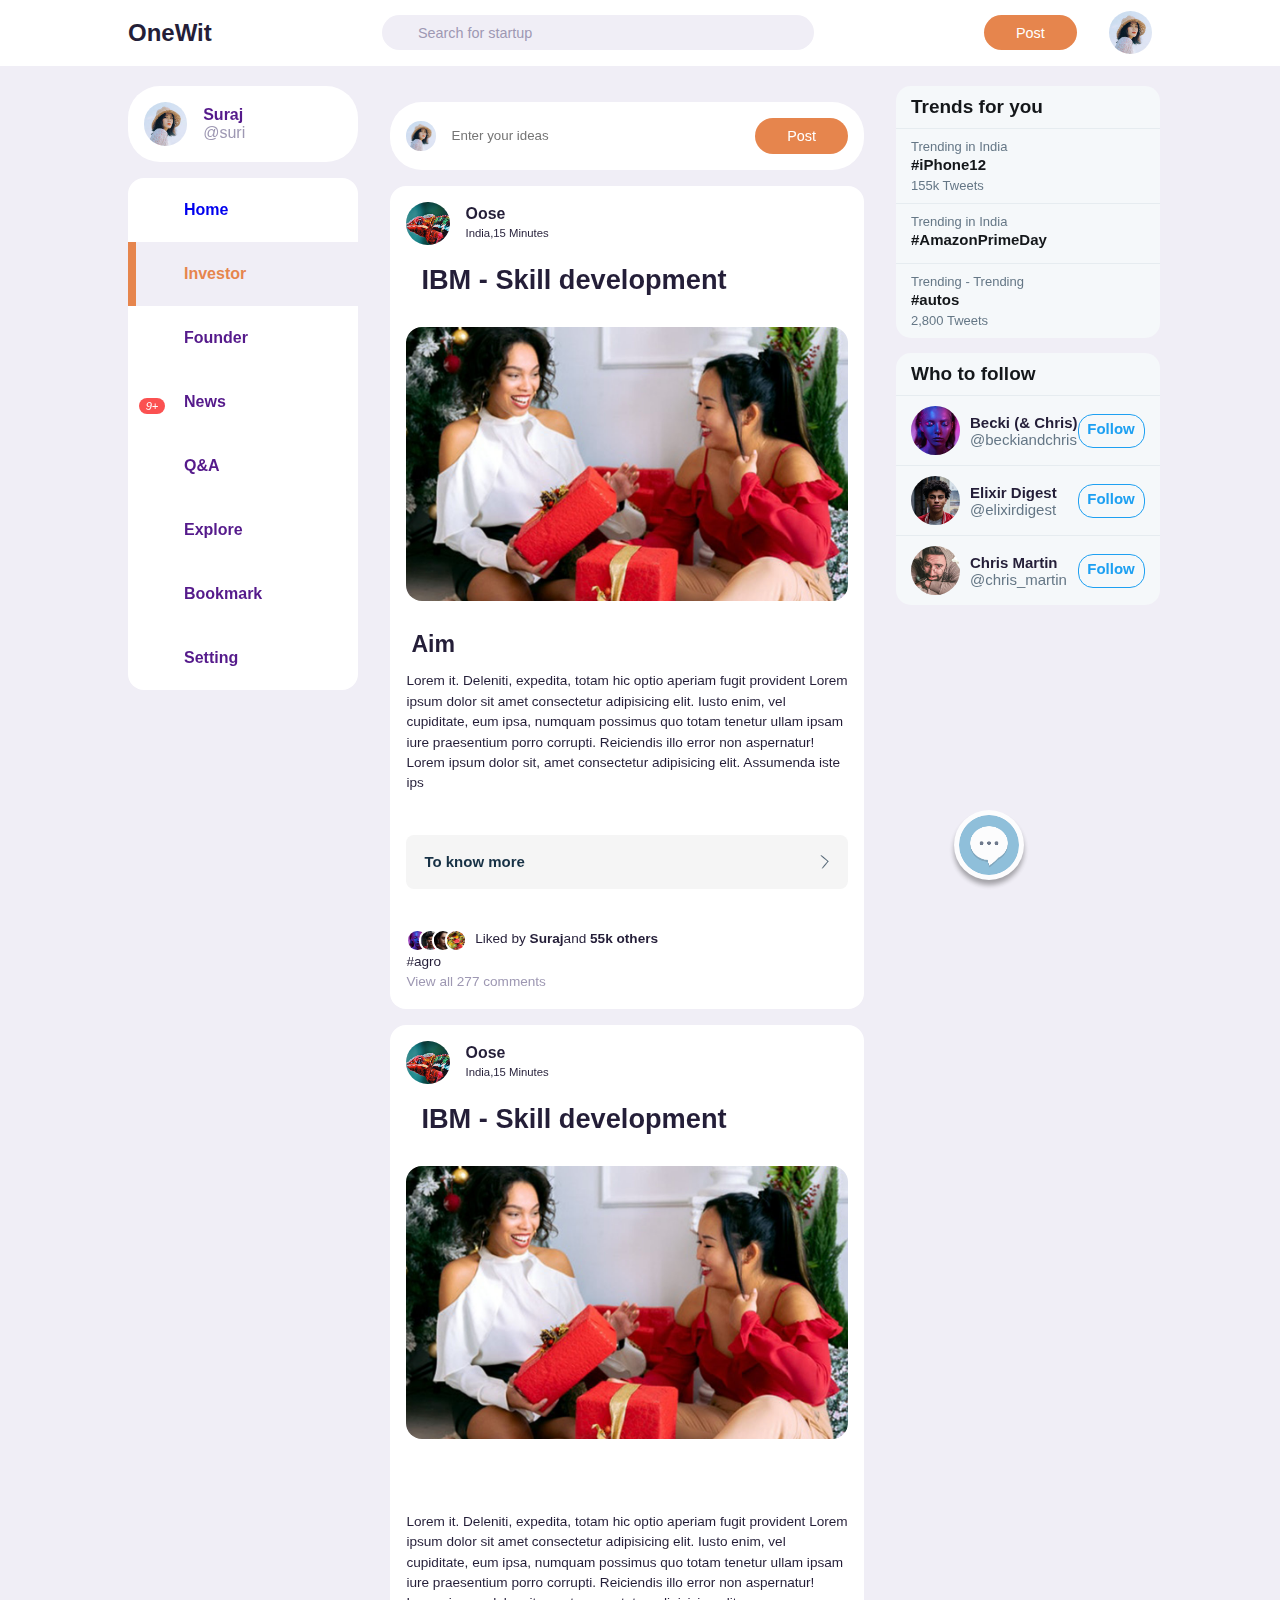
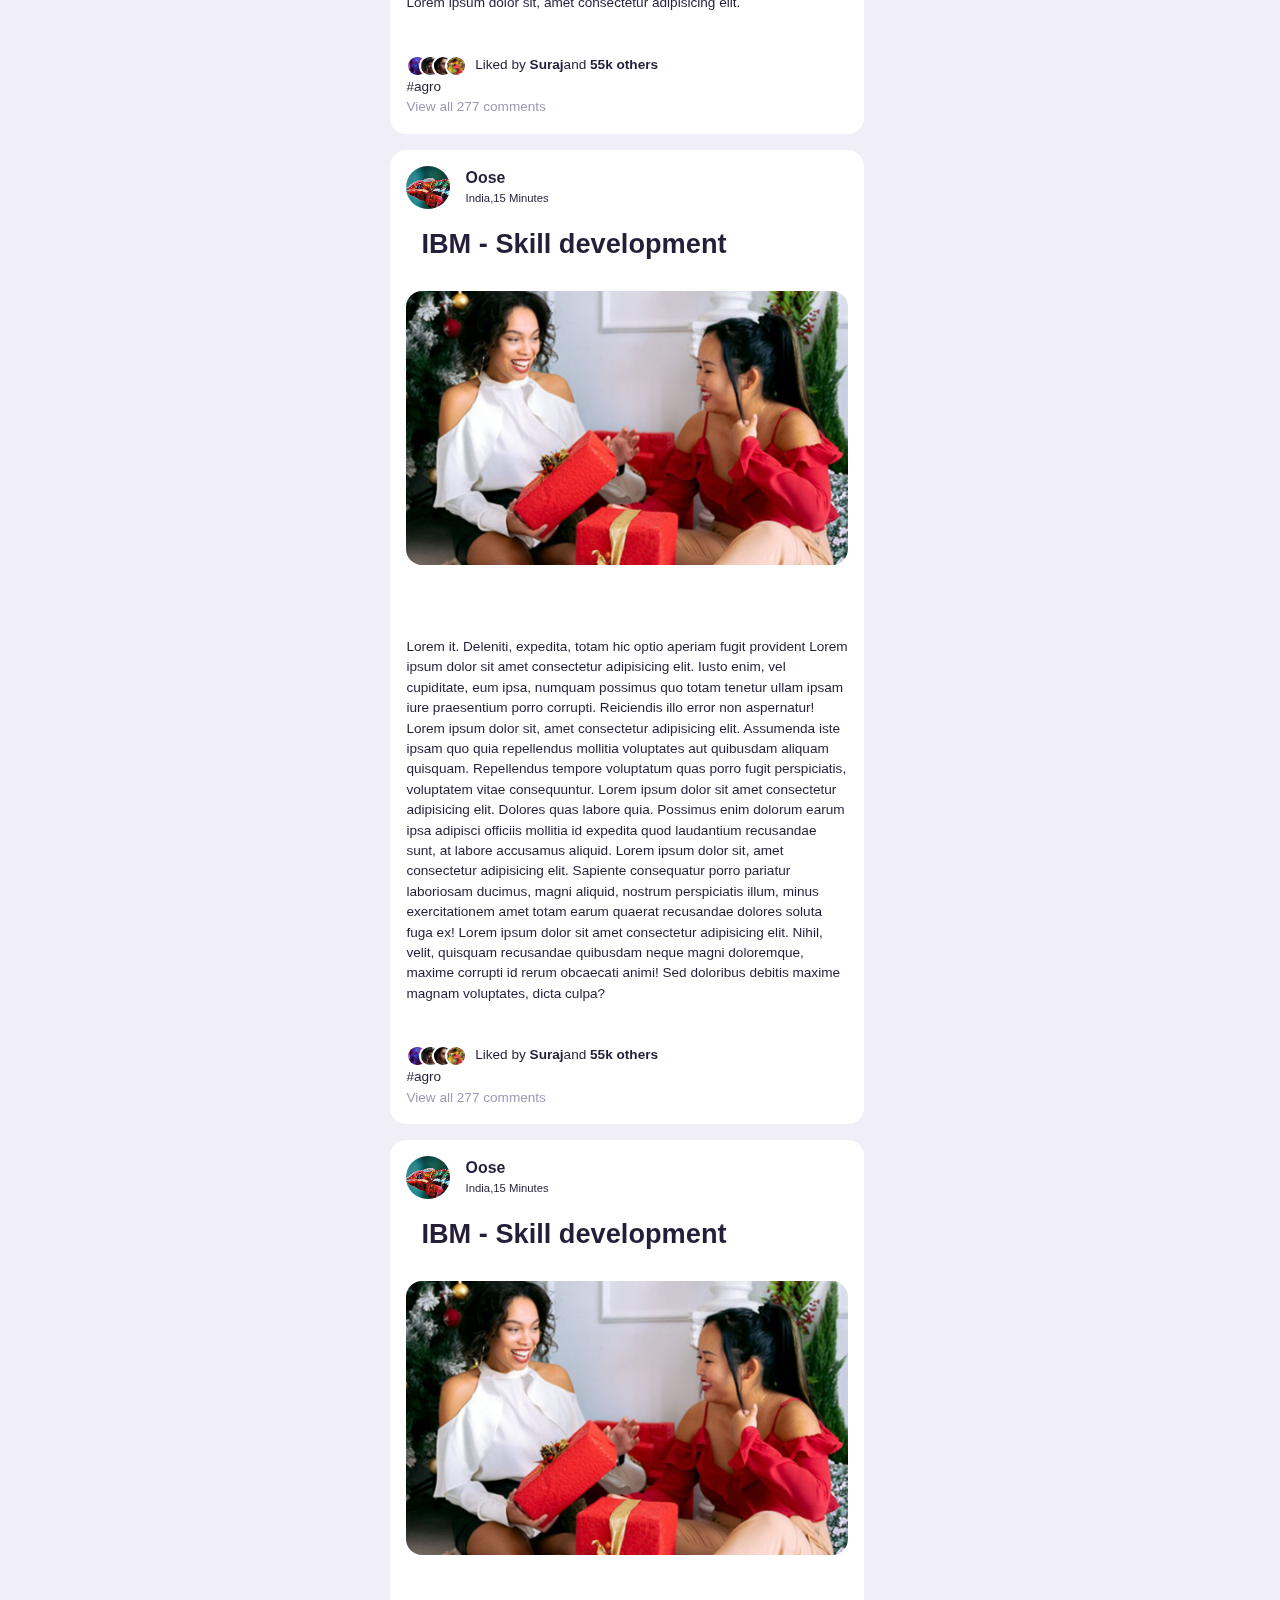
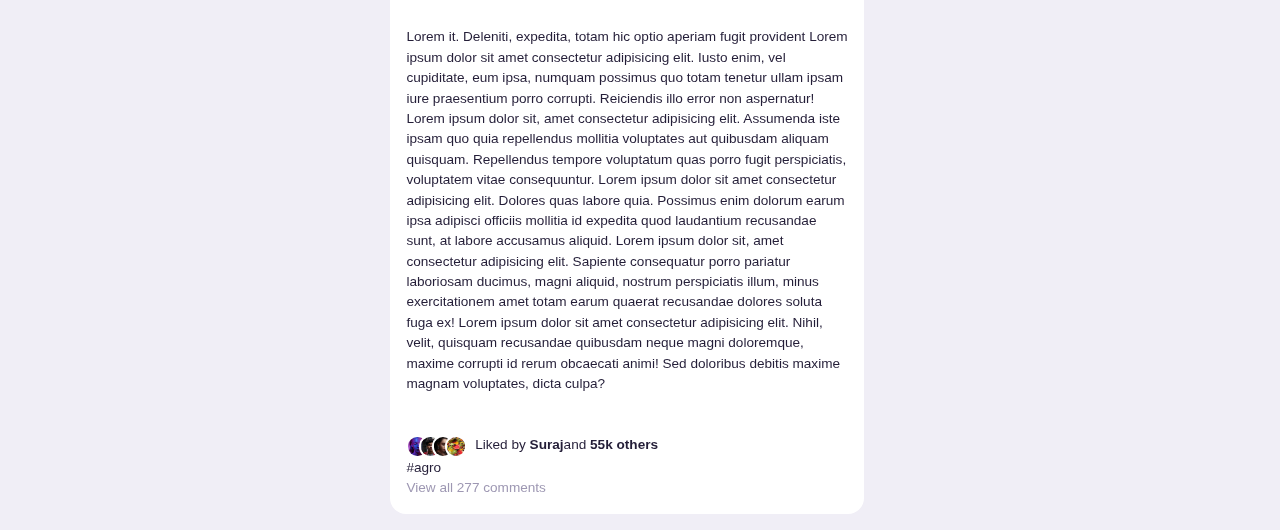
==== commit dd29ee03: "explore_sec" ====
--- a/explore.html
+++ b/explore.html
@@ -9,6 +9,7 @@
 
 
   <link rel="stylesheet" href="https://unicons.iconscout.com/release/v2.1.6/css/unicons.css">
+  <link rel="stylesheet" href="collapsible.css">
   <title>OneWit</title>
 </head>
 
@@ -56,11 +57,11 @@
 
 
         <div class="sidebar">
-          <a href="" class="menu-item">
+          <a href="/home.html" class="menu-item">
             <span><i class="uil uil-home"></i></span>
             <h3>Home</h3>
           </a>
-          <a href="" class="menu-item active">
+          <a href="/explore.html" class="menu-item active">
             <span><i class="uil uil-invoice"></i></span>
             <h3>Investor</h3>
           </a>
@@ -200,16 +201,33 @@
             
             <div class="caption">
               <p>
-                <pre>
-
-
-                </pre>
+                <div style="width: 100%; font-size: 170%; padding-left: 5px;padding-bottom: 10px;padding-top: 15px;"><b>Aim</b></div>
                 Lorem it. Deleniti, expedita, totam hic optio aperiam fugit provident
-                Lorem ipsum dolor sit amet consectetur adipisicing elit. Iusto enim, vel cupiditate, eum ipsa, numquam possimus quo totam tenetur ullam ipsam iure praesentium porro corrupti. Reiciendis illo error non aspernatur! Lorem ipsum dolor sit, amet consectetur adipisicing elit. Assumenda iste ipsam quo quia repellendus mollitia voluptates aut quibusdam aliquam quisquam. Repellendus tempore voluptatum quas porro fugit perspiciatis, voluptatem vitae consequuntur. Lorem ipsum dolor sit amet consectetur adipisicing elit. Dolores quas labore quia. Possimus enim dolorum earum ipsa adipisci officiis mollitia id expedita quod laudantium recusandae sunt, at labore accusamus aliquid. Lorem ipsum dolor sit, amet consectetur adipisicing elit. Sapiente consequatur porro pariatur laboriosam ducimus, magni aliquid, nostrum perspiciatis illum, minus exercitationem amet totam earum quaerat recusandae dolores soluta fuga ex! Lorem ipsum dolor sit amet consectetur adipisicing elit. Nihil, velit, quisquam recusandae quibusdam neque magni doloremque, maxime corrupti id rerum obcaecati animi! Sed doloribus debitis maxime magnam voluptates, dicta culpa?
+                Lorem ipsum dolor sit amet consectetur adipisicing elit. Iusto enim, vel cupiditate, eum ipsa, numquam possimus quo totam tenetur ullam ipsam iure praesentium porro corrupti. Reiciendis illo error non aspernatur! Lorem ipsum dolor sit, amet consectetur adipisicing elit. Assumenda iste ips
                 <pre>
                   
                 </pre>
               </p>
+              <div class="collapsible">
+                <button type="button" class="collapsible__button">To know more </button></button>
+              
+                <div class="collapsible__content">
+                  <div style="padding-top: 10px;padding: 10px;">
+                    <h2 style="padding-bottom: 5px;">Reqirements</h2>
+                    <ul class="coll">
+                      <li>Lorem ipsum, dolor sit amet consectetur adipisicing elit.</li>
+                      <li>Lorem ipsum, dolor sit amet consectetur adipisicing elit.</li>
+                      <li>Lorem ipsum, dolor sit amet consectetur adipisicing elit.</li>
+                      <li>Lorem ipsum, dolor sit amet consectetur adipisicing elit.</li>
+                    </ul>
+                    <h2 style="padding-bottom: 5px;">Infrastructure</h2>
+                    <p class="infa-cont">Lorem ipsum dolor sit amet consectetur adipisicing elit. Perspiciatis ab odio nam corporis id fugiat, dignissimos culpa voluptatibus, at earum facilis officiis quos, error accusantium delectus aliquid deserunt iste optio?</p>
+                  </div>
+                </div>
+              </div>
+              <pre>
+
+              </pre>
               <div class="action-button">
                 <div class="interaction-buttons">
                   <span class="edit">
@@ -270,7 +288,7 @@
 
                 </pre>
                 Lorem it. Deleniti, expedita, totam hic optio aperiam fugit provident
-                Lorem ipsum dolor sit amet consectetur adipisicing elit. Iusto enim, vel cupiditate, eum ipsa, numquam possimus quo totam tenetur ullam ipsam iure praesentium porro corrupti. Reiciendis illo error non aspernatur! Lorem ipsum dolor sit, amet consectetur adipisicing elit. Assumenda iste ipsam quo quia repellendus mollitia voluptates aut quibusdam aliquam quisquam. Repellendus tempore voluptatum quas porro fugit perspiciatis, voluptatem vitae consequuntur. Lorem ipsum dolor sit amet consectetur adipisicing elit. Dolores quas labore quia. Possimus enim dolorum earum ipsa adipisci officiis mollitia id expedita quod laudantium recusandae sunt, at labore accusamus aliquid. Lorem ipsum dolor sit, amet consectetur adipisicing elit. Sapiente consequatur porro pariatur laboriosam ducimus, magni aliquid, nostrum perspiciatis illum, minus exercitationem amet totam earum quaerat recusandae dolores soluta fuga ex! Lorem ipsum dolor sit amet consectetur adipisicing elit. Nihil, velit, quisquam recusandae quibusdam neque magni doloremque, maxime corrupti id rerum obcaecati animi! Sed doloribus debitis maxime magnam voluptates, dicta culpa?
+                Lorem ipsum dolor sit amet consectetur adipisicing elit. Iusto enim, vel cupiditate, eum ipsa, numquam possimus quo totam tenetur ullam ipsam iure praesentium porro corrupti. Reiciendis illo error non aspernatur! Lorem ipsum dolor sit, amet consectetur adipisicing elit.
                 <pre>
                   
                 </pre>
@@ -624,6 +642,6 @@
     </div>
   </div>
   <script src="/index.js"></script>
+  <script src="/collapsible.js"></script>
 </body>
-
 </html>--- a/collapsible.css
+++ b/collapsible.css
@@ -0,0 +1,53 @@
+.collapsible__button {
+    background-color: #f5f5f5;
+    color: #183246;
+    cursor: pointer;
+    padding: 18px;
+    width: 100%;
+    border: none;
+    font-weight: bold;
+    text-align: left;
+    outline: none;
+    font-size: 15px;
+    border-radius: 8px 8px 8px 8px;
+  }
+  
+  .collapsible__button.active,
+  .collapsible__button:hover {
+    background-color: rgba(104, 103, 103, 0.174);
+  }
+  
+  .collapsible__content {
+    padding: 0 18px;
+    background-color: #f5f5f5;
+    max-height: 0;
+    height: fit-content;
+    overflow: hidden;
+    transition: max-height 0.2s ease-out;
+    overflow: hidden;
+    overflow-y: scroll;
+  }
+  
+  .collapsible__button:after {
+    content: "\221F";
+    transform: rotate(-140deg);
+    font-size: 16px;
+    float: right;
+    margin-left: 5px;
+  }
+  
+  .content--active:after {
+    content: "\221F";
+    transform: rotate(-45deg);
+  }
+  .coll{
+    list-style-type:lower-alpha;
+  }
+  .coll li{
+    padding: 4px 1px;
+    padding-left: 20px;
+  }
+  .infa-cont{
+    
+  }
+  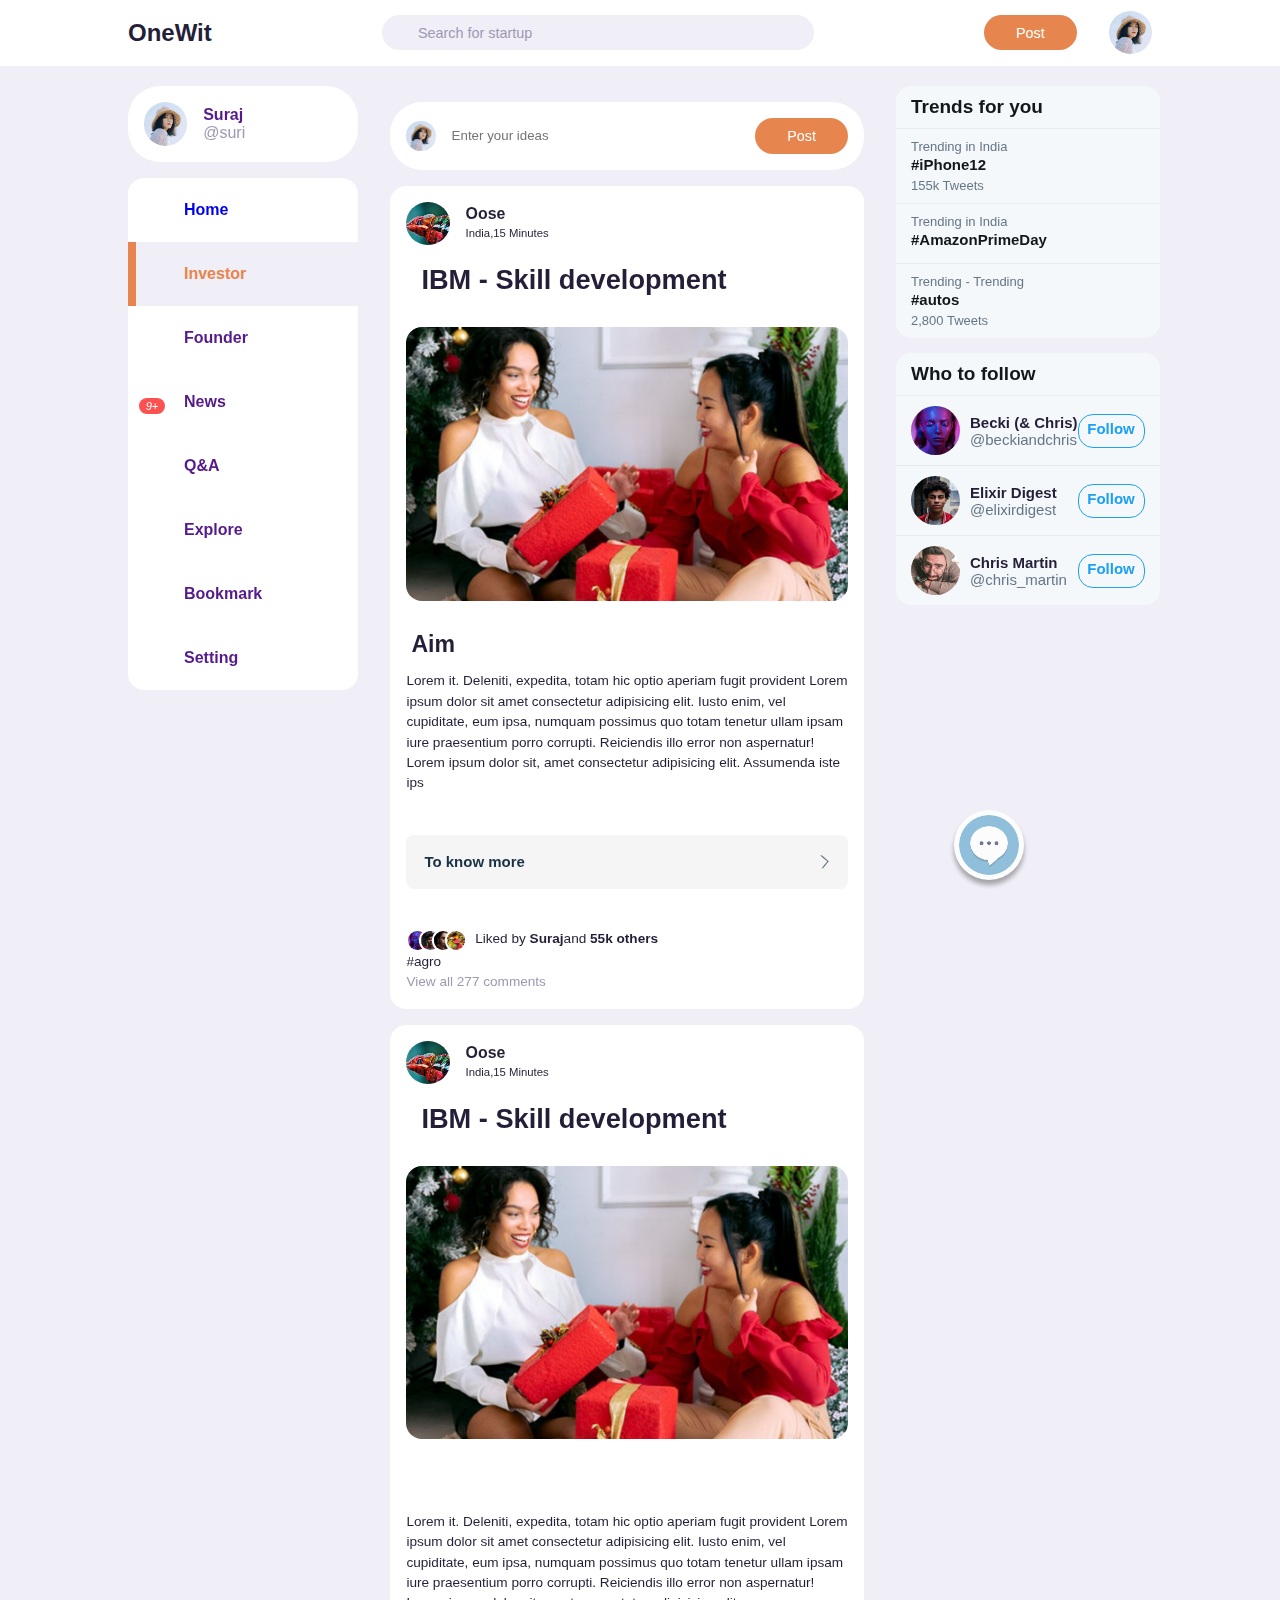
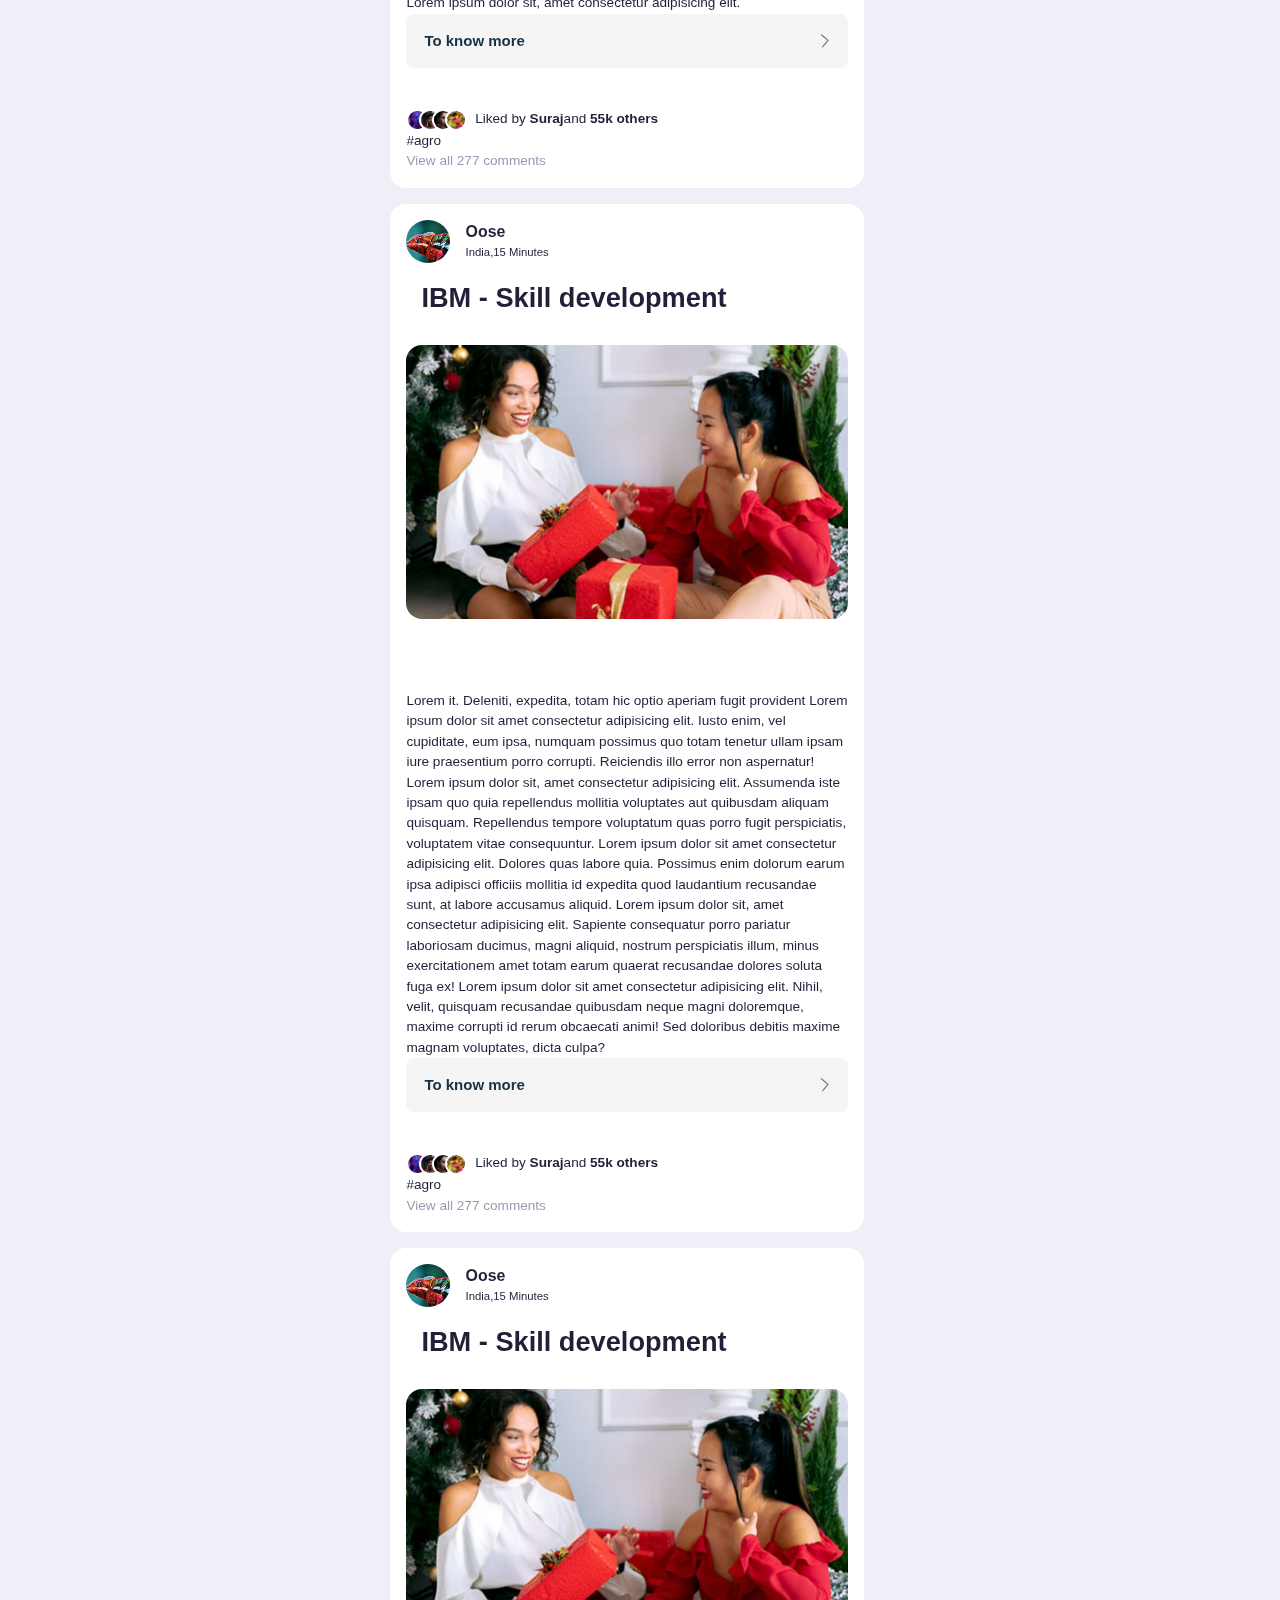
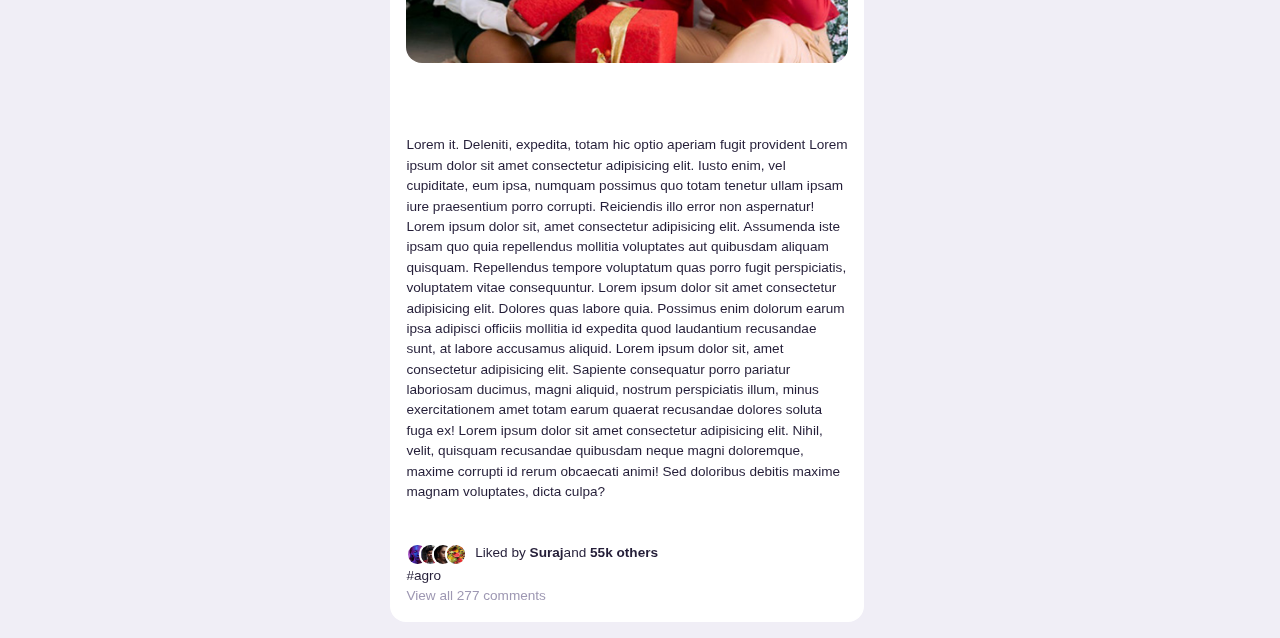
==== commit 89530fc3: "collapsible" ====
--- a/explore.html
+++ b/explore.html
@@ -289,6 +289,23 @@
                 </pre>
                 Lorem it. Deleniti, expedita, totam hic optio aperiam fugit provident
                 Lorem ipsum dolor sit amet consectetur adipisicing elit. Iusto enim, vel cupiditate, eum ipsa, numquam possimus quo totam tenetur ullam ipsam iure praesentium porro corrupti. Reiciendis illo error non aspernatur! Lorem ipsum dolor sit, amet consectetur adipisicing elit.
+                <div class="collapsible">
+                  <button type="button" class="collapsible__button">To know more </button></button>
+                
+                  <div class="collapsible__content">
+                    <div style="padding-top: 10px;padding: 10px;">
+                      <h2 style="padding-bottom: 5px;">Reqirements</h2>
+                      <ul class="coll">
+                        <li>Lorem ipsum, dolor sit amet consectetur adipisicing elit.</li>
+                        <li>Lorem ipsum, dolor sit amet consectetur adipisicing elit.</li>
+                        <li>Lorem ipsum, dolor sit amet consectetur adipisicing elit.</li>
+                        <li>Lorem ipsum, dolor sit amet consectetur adipisicing elit.</li>
+                      </ul>
+                      <h2 style="padding-bottom: 5px;">Infrastructure</h2>
+                      <p class="infa-cont">Lorem ipsum dolor sit amet consectetur adipisicing elit. Perspiciatis ab odio nam corporis id fugiat, dignissimos culpa voluptatibus, at earum facilis officiis quos, error accusantium delectus aliquid deserunt iste optio?</p>
+                    </div>
+                  </div>
+                </div>
                 <pre>
                   
                 </pre>
@@ -353,6 +370,23 @@
                 </pre>
                 Lorem it. Deleniti, expedita, totam hic optio aperiam fugit provident
                 Lorem ipsum dolor sit amet consectetur adipisicing elit. Iusto enim, vel cupiditate, eum ipsa, numquam possimus quo totam tenetur ullam ipsam iure praesentium porro corrupti. Reiciendis illo error non aspernatur! Lorem ipsum dolor sit, amet consectetur adipisicing elit. Assumenda iste ipsam quo quia repellendus mollitia voluptates aut quibusdam aliquam quisquam. Repellendus tempore voluptatum quas porro fugit perspiciatis, voluptatem vitae consequuntur. Lorem ipsum dolor sit amet consectetur adipisicing elit. Dolores quas labore quia. Possimus enim dolorum earum ipsa adipisci officiis mollitia id expedita quod laudantium recusandae sunt, at labore accusamus aliquid. Lorem ipsum dolor sit, amet consectetur adipisicing elit. Sapiente consequatur porro pariatur laboriosam ducimus, magni aliquid, nostrum perspiciatis illum, minus exercitationem amet totam earum quaerat recusandae dolores soluta fuga ex! Lorem ipsum dolor sit amet consectetur adipisicing elit. Nihil, velit, quisquam recusandae quibusdam neque magni doloremque, maxime corrupti id rerum obcaecati animi! Sed doloribus debitis maxime magnam voluptates, dicta culpa?
+                <div class="collapsible">
+                  <button type="button" class="collapsible__button">To know more </button></button>
+                
+                  <div class="collapsible__content">
+                    <div style="padding-top: 10px;padding: 10px;">
+                      <h2 style="padding-bottom: 5px;">Reqirements</h2>
+                      <ul class="coll">
+                        <li>Lorem ipsum, dolor sit amet consectetur adipisicing elit.</li>
+                        <li>Lorem ipsum, dolor sit amet consectetur adipisicing elit.</li>
+                        <li>Lorem ipsum, dolor sit amet consectetur adipisicing elit.</li>
+                        <li>Lorem ipsum, dolor sit amet consectetur adipisicing elit.</li>
+                      </ul>
+                      <h2 style="padding-bottom: 5px;">Infrastructure</h2>
+                      <p class="infa-cont">Lorem ipsum dolor sit amet consectetur adipisicing elit. Perspiciatis ab odio nam corporis id fugiat, dignissimos culpa voluptatibus, at earum facilis officiis quos, error accusantium delectus aliquid deserunt iste optio?</p>
+                    </div>
+                  </div>
+                </div>
                 <pre>
                   
                 </pre>
